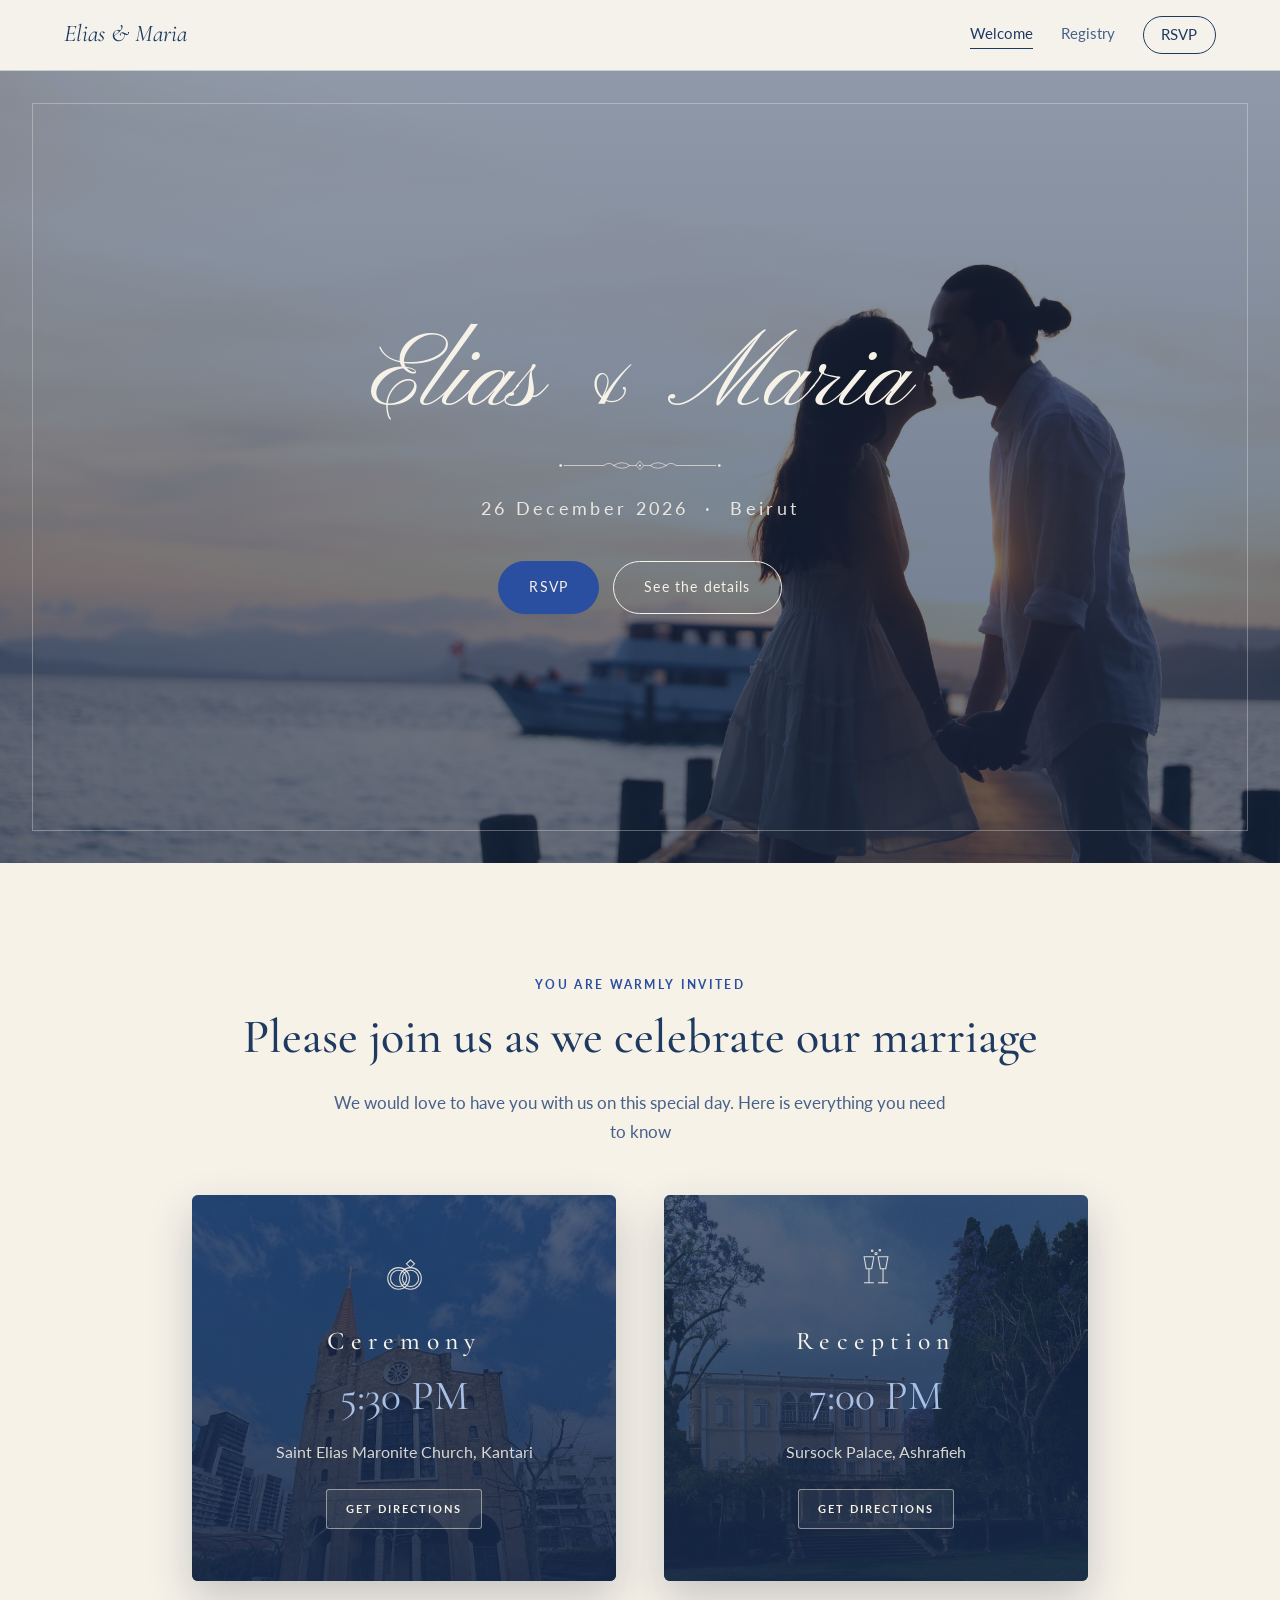
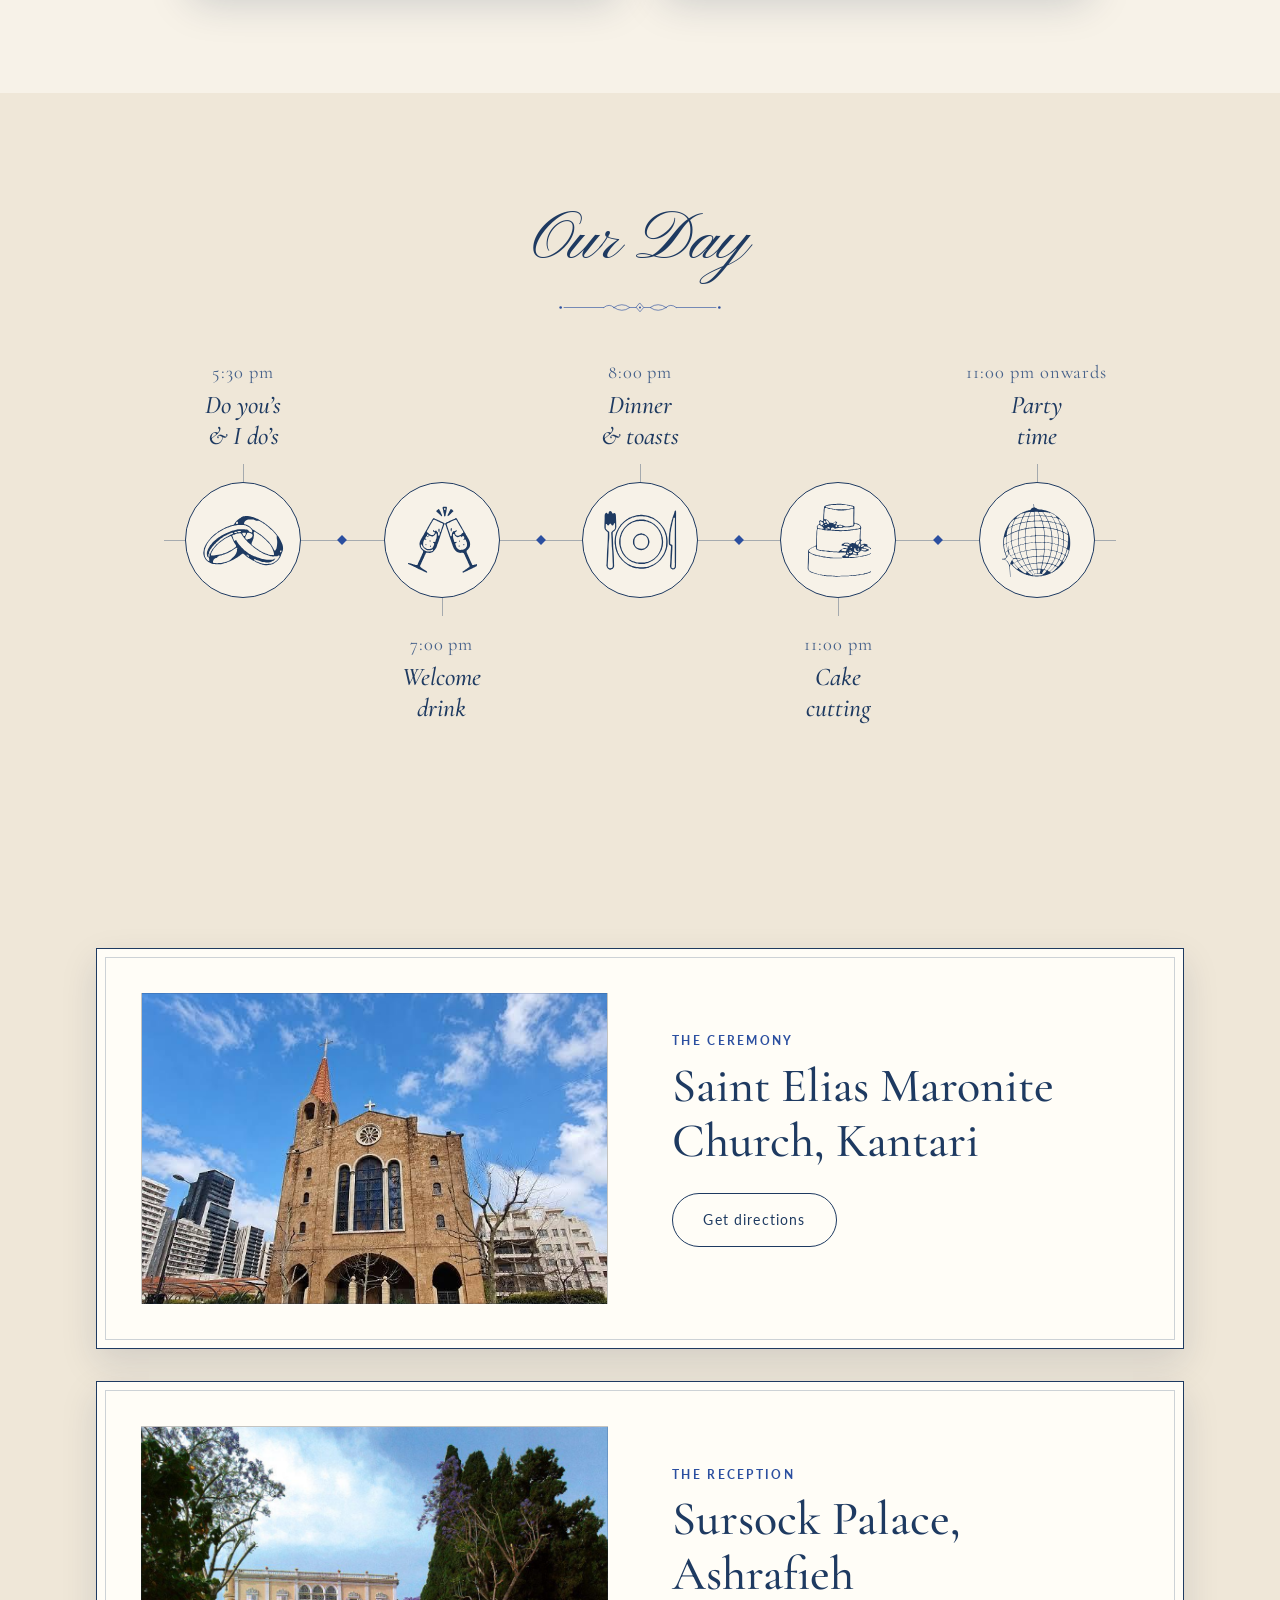
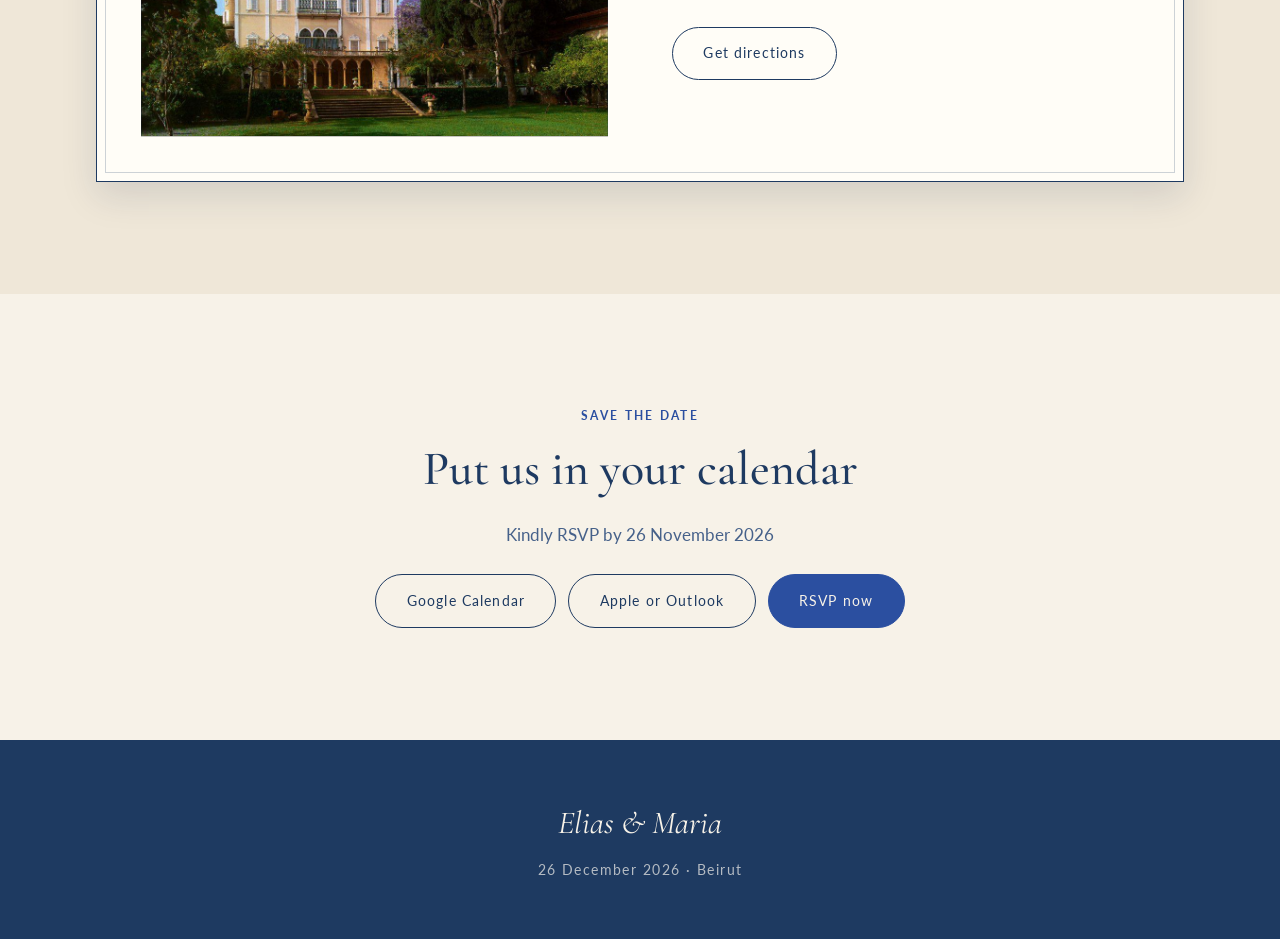
==== index.html @ af1ec317 "Add files via upload" ====
<!DOCTYPE html>
<html lang="en">
<head>
<meta charset="utf-8">
<meta name="viewport" content="width=device-width, initial-scale=1">
<title>Elias &amp; Maria — Wedding</title>
<meta name="description" content="Elias and Maria are getting married on 26 December 2026 in Beirut. Wedding details, travel information and RSVP.">
<link rel="preconnect" href="https://fonts.googleapis.com">
<link rel="preconnect" href="https://fonts.gstatic.com" crossorigin>
<link href="https://fonts.googleapis.com/css2?family=Pinyon+Script&family=Cormorant+Garamond:ital,wght@0,400;0,500;0,600;1,400;1,500&family=Lato:ital,wght@0,300;0,400;0,700;1,400&display=swap" rel="stylesheet">
<link rel="stylesheet" href="css/style.css">
</head>
<body>

<header class="site-head">
  <a class="monogram" href="index.html">Elias &amp; Maria</a>
  <button class="nav-toggle" id="nav-toggle" aria-expanded="false" aria-controls="site-nav">Menu</button>
  <nav class="site-nav" id="site-nav">
    <a href="index.html" aria-current="page">Welcome</a>
    <a href="registry.html">Registry</a>
    <a href="rsvp.html" class="nav-cta">RSVP</a>
  </nav>
</header>

<!-- HERO — background photo is set in css/style.css (.hero) -->
<section class="hero">
  <div class="hero-inner">
    <h1 class="names">Elias <span class="amp">&amp;</span> Maria</h1>
    <div class="ornament ornament-sm"></div>
    <p class="hero-meta">26 December 2026 &nbsp;·&nbsp; Beirut</p>
    <div class="hero-actions">
      <a class="btn btn-solid" href="rsvp.html">RSVP</a>
      <a class="btn btn-light" href="#details">See the details</a>
    </div>
  </div>
</section>

<!-- KEY DETAILS -->
<section class="section" id="details">
  <div class="wrap center">
    <p class="eyebrow">You are warmly invited</p>
    <h2>Please join us as we celebrate our marriage</h2>
    <p>We would love to have you with us on this special day. Here is everything you need to know</p>

    <div class="detail-grid">
      <div class="detail" style="background-image:url('images/church.jpg')">
        <span class="detail-icon"><svg viewBox="0 0 96 96" fill="none" stroke="currentColor" stroke-width="2" aria-hidden="true"><circle cx="38" cy="58" r="20"/><circle cx="38" cy="58" r="15"/><circle cx="60" cy="58" r="20"/><circle cx="60" cy="58" r="15"/><path d="M60 24l7.5 7-7.5 7-7.5-7z"/></svg></span>
        <h3>Ceremony</h3>
        <span class="detail-time">5:30 PM</span>
        <p>Saint Elias Maronite Church, Kantari</p>
        <a href="http://www.google.com/maps?q=Saint%20Elias%20Maronite%20Church%20Kantari%20Lebanon" target="_blank" rel="noopener">Get directions</a>
      </div>
      <div class="detail" style="background-image:url('images/venue.jpg')">
        <span class="detail-icon"><svg viewBox="0 0 96 96" fill="none" stroke="currentColor" stroke-width="2" aria-hidden="true"><path d="M26 18h18l-4 22h-10z"/><path d="M35 40v26"/><path d="M26 66h18"/><path d="M52 18h18l-4 22h-10z"/><path d="M61 40v26"/><path d="M52 66h18"/><circle cx="48" cy="12" r="2"/><circle cx="41" cy="7" r="1.4"/><circle cx="55" cy="6" r="1.4"/></svg></span>
        <h3>Reception</h3>
        <span class="detail-time">7:00 PM</span>
        <p>Sursock Palace, Ashrafieh</p>
        <a href="https://maps.app.goo.gl/GiP7QZ4MGTwNsL6g8" target="_blank" rel="noopener">Get directions</a>
     </div>
    </div>
  </div>
</section>

<!-- OUR DAY -->
<section class="section section-ourday" id="our-day">
  <div class="section-head">
    <h2>Our Day</h2>
    <div class="ornament ornament-sm"></div>
  </div>

  <ol class="ourday">
    <li class="od-item od-up">
      <div class="od-label">
        <span class="od-time">5:30 pm</span>
        <h3>Do you&rsquo;s<br>&amp; I do&rsquo;s</h3>
      </div>
      <span class="od-node">
        <img class="od-icon" src="images/icons/rings.svg" alt="" style="--iw:0.729; --ih:0.459">
      </span>
    </li>
    <li class="od-item od-down">
      <div class="od-label">
        <span class="od-time">7:00 pm</span>
        <h3>Welcome<br>drink</h3>
      </div>
      <span class="od-node">
        <img class="od-icon" src="images/icons/flutes.svg" alt="" style="--iw:0.617; --ih:0.603">
      </span>
    </li>
    <li class="od-item od-up">
      <div class="od-label">
        <span class="od-time">8:00 pm</span>
        <h3>Dinner<br>&amp; toasts</h3>
      </div>
      <span class="od-node">
        <img class="od-icon" src="images/icons/plate.svg" alt="" style="--iw:0.665; --ih:0.549">
      </span>
    </li>
    <li class="od-item od-down">
      <div class="od-label">
        <span class="od-time">11:00 pm</span>
        <h3>Cake<br>cutting</h3>
      </div>
      <span class="od-node">
        <img class="od-icon" src="images/icons/cake.svg" alt="" style="--iw:0.560; --ih:0.655">
      </span>
    </li>
    <li class="od-item od-up">
      <div class="od-label">
        <span class="od-time">11:00 pm onwards</span>
        <h3>Party<br>time</h3>
      </div>
      <span class="od-node">
        <img class="od-icon" src="images/icons/disco.svg" alt="" style="--iw:0.592; --ih:0.627">
      </span>
    </li>
  </ol>
</section>

<!-- CEREMONY PLACE -->
<section class="section section-alt">
  <div class="wrap">
    <div class="story-row">
      <div class="photo wide" style="background-image:url('images/church.jpg')">Add images/church.jpg</div>
      <div class="story-text">
        <p class="eyebrow">The Ceremony</p>
        <h2>Saint Elias Maronite Church, Kantari</h2>
        <p>
          <a class="btn btn-dark" href="http://www.google.com/maps?q=Saint%20Elias%20Maronite%20Church%20Kantari%20Lebanon" target="_blank" rel="noopener">Get directions</a>
      </p>
      </div>
    </div>
  </div>
</section>

<!-- VENUE -->
<section class="section section-alt">
  <div class="wrap">
    <div class="story-row">
      <div class="photo wide" style="background-image:url('images/venue.jpg')">Add images/venue.jpg</div>
      <div class="story-text">
        <p class="eyebrow">The Reception</p>
        <h2>Sursock Palace, Ashrafieh</h2>
        <p>
          <a class="btn btn-dark" href="https://maps.app.goo.gl/GiP7QZ4MGTwNsL6g8" target="_blank" rel="noopener">Get directions</a>
      </p>
      </div>
    </div>
  </div>
</section>


<!-- SAVE THE DATE -->
<section class="section center">
  <div class="wrap-narrow">
    <p class="eyebrow">Save the date</p>
    <h2>Put us in your calendar</h2>
    <p>Kindly RSVP by 26 November 2026</p>
    <div class="cal-row">
      <button class="btn btn-dark" data-calendar="google">Google Calendar</button>
      <button class="btn btn-dark" data-calendar="ics">Apple or Outlook</button>
      <a class="btn btn-solid" href="rsvp.html">RSVP now</a>
    </div>
  </div>
</section>

<footer class="site-foot">
  <a class="monogram" href="index.html">Elias &amp; Maria</a>
  <p>26 December 2026 · Beirut</p>
</footer>

<script src="js/main.js"></script>
</body>
</html>
---- css/style.css ----
/* =========================================================
   Wedding site — stylesheet
   Colours live in :root below. Change them once, site-wide.
   ========================================================= */

:root {
  --paper:      #F7F2E8;   /* ivory card stock, from the invitation */
  --paper-deep: #EFE7D8;   /* alternating section background */
  --ink:        #1E3A61;   /* the invitation navy */
  --ink-soft:   #46618A;   /* body text */
  --brass:      #1E3A61;   /* accent: same navy, kept as one variable */
  --sage:       #8A9AB0;   /* secondary, used lightly */
  --line:       rgba(30, 58, 97, 0.20);
  --line-light: rgba(247, 242, 232, 0.32);

  --serif: "Cormorant Garamond", Garamond, Georgia, "Times New Roman", serif;
  --sans:  "Lato", -apple-system, BlinkMacSystemFont, "Segoe UI", sans-serif;

  --measure: 62ch;
  --gutter: clamp(1.25rem, 5vw, 4rem);
}

*, *::before, *::after { box-sizing: border-box; }

html { scroll-behavior: smooth; }
@media (prefers-reduced-motion: reduce) {
  html { scroll-behavior: auto; }
  * { animation: none !important; transition: none !important; }
}

body {
  margin: 0;
  background: var(--paper);
  color: var(--ink-soft);
  font-family: var(--sans);
  font-size: 1.0625rem;
  line-height: 1.7;
  -webkit-font-smoothing: antialiased;
}

img { max-width: 100%; display: block; }

h1, h2, h3 {
  font-family: var(--serif);
  color: var(--ink);
  font-weight: 500;
  line-height: 1.15;
  margin: 0 0 0.5em;
}

h1 { font-size: clamp(2.75rem, 9vw, 5.5rem); }
h2 { font-size: clamp(1.9rem, 4.5vw, 3rem); }
h3 { font-size: clamp(1.25rem, 2.5vw, 1.6rem); }

p { margin: 0 0 1.1em; max-width: var(--measure); }

a { color: var(--brass); }

/* ---------- Small structural label (used sparingly) ---------- */
.eyebrow {
  font-family: var(--sans);
  font-size: 0.72rem;
  font-weight: 700;
  letter-spacing: 0.2em;
  text-transform: uppercase;
  color: var(--ink);
  margin: 0 0 1rem;
}

/* ---------- Header / navigation ---------- */
.site-head {
  position: sticky;
  top: 0;
  z-index: 40;
  display: flex;
  align-items: center;
  justify-content: space-between;
  gap: 1rem;
  padding: 0.9rem var(--gutter);
  background: rgba(245, 242, 236, 0.94);
  backdrop-filter: blur(8px);
  border-bottom: 1px solid var(--line);
}

.monogram {
  font-family: var(--serif);
  font-style: italic;
  font-size: 1.5rem;
  color: var(--ink);
  text-decoration: none;
  white-space: nowrap;
}

.site-nav { display: flex; align-items: center; gap: 1.75rem; }

.site-nav a {
  font-size: 0.92rem;
  color: var(--ink-soft);
  text-decoration: none;
  padding-bottom: 2px;
  border-bottom: 1px solid transparent;
}
.site-nav a:hover,
.site-nav a[aria-current="page"] { border-bottom-color: var(--brass); color: var(--ink); }

.site-nav .nav-cta {
  border: 1px solid var(--brass);
  border-radius: 999px;
  padding: 0.35rem 1.1rem;
  color: var(--brass);
}
.site-nav .nav-cta:hover { background: var(--brass); color: var(--paper); border-color: var(--brass); }

.nav-toggle {
  display: none;
  font-family: var(--sans);
  font-size: 0.9rem;
  background: none;
  border: 1px solid var(--line);
  border-radius: 999px;
  padding: 0.4rem 1rem;
  color: var(--ink);
  cursor: pointer;
}

@media (max-width: 780px) {
  .nav-toggle { display: block; }
  .site-nav {
    position: absolute;
    top: 100%; left: 0; right: 0;
    flex-direction: column;
    align-items: stretch;
    gap: 0;
    background: var(--paper);
    border-bottom: 1px solid var(--line);
    padding: 0.5rem var(--gutter) 1.25rem;
    display: none;
  }
  .site-nav.is-open { display: flex; }
  .site-nav a { padding: 0.75rem 0; border-bottom: 1px solid var(--line); }
  .site-nav .nav-cta { margin-top: 0.9rem; text-align: center; border-bottom: 1px solid var(--brass); }
}

/* ---------- Hero ---------- */
.hero {
  position: relative;
  min-height: 88vh;
  display: grid;
  place-items: center;
  text-align: center;
  padding: 5rem var(--gutter);
  color: var(--paper);
  background-color: var(--ink);
  background-image: linear-gradient(rgba(22, 41, 74, 0.48), rgba(22, 41, 74, 0.64)),
                    url("../images/hero.jpg");
  background-size: cover;
  background-position: center;
}

/* the thin inset frame — the signature detail, repeated on page heroes */
.hero::after {
  content: "";
  position: absolute;
  inset: clamp(0.9rem, 2.5vw, 2rem);
  border: 1px solid var(--line-light);
  pointer-events: none;
}

.hero-inner { position: relative; z-index: 1; max-width: 46rem; }

.hero h1 {
  color: var(--paper);
  font-style: italic;
  margin-bottom: 0.35em;
}

.hero .amp { font-style: normal; display: block; font-size: 0.34em; letter-spacing: 0.24em; text-transform: uppercase; font-family: var(--sans); margin: 0.5em 0; color: rgba(247, 242, 232, 0.85); }

.hero-meta {
  font-size: clamp(0.95rem, 2vw, 1.15rem);
  letter-spacing: 0.18em;
  color: var(--paper);
  opacity: 0.9;
  margin-bottom: 2.25rem;
}

.hero-actions { display: flex; flex-wrap: wrap; gap: 0.85rem; justify-content: center; }

/* Page heroes on inner pages: shorter */
.hero.hero-page { min-height: 52vh; }
.hero.hero-page h1 { font-size: clamp(2.25rem, 6vw, 4rem); }

/* ---------- Buttons ---------- */
.btn {
  display: inline-block;
  font-family: var(--sans);
  font-size: 0.9rem;
  letter-spacing: 0.08em;
  text-decoration: none;
  padding: 0.85rem 1.9rem;
  border-radius: 999px;
  border: 1px solid currentColor;
  cursor: pointer;
  background: none;
  transition: background-color 0.2s ease, color 0.2s ease;
}
.btn-solid { background: var(--brass); border-color: var(--brass); color: var(--paper); }
.btn-solid:hover { background: #16294A; border-color: #16294A; }
.btn-light { color: var(--paper); }
.btn-light:hover { background: var(--paper); color: var(--ink); }
.btn-dark { color: var(--ink); }
.btn-dark:hover { background: var(--ink); color: var(--paper); }

/* ---------- Sections ---------- */
.section { padding: clamp(3.5rem, 9vw, 7rem) var(--gutter); }
.section-alt { background: var(--paper-deep); }
.section-dark { background: var(--ink); color: rgba(245, 242, 236, 0.82); }
.section-dark h2, .section-dark h3 { color: var(--paper); }
.section-dark .eyebrow,
.section-dark a,
.section-dark .tl-time { color: var(--paper); }

.wrap { max-width: 68rem; margin: 0 auto; }
.wrap-narrow { max-width: 44rem; margin: 0 auto; }
.center { text-align: center; }
.center p { margin-left: auto; margin-right: auto; }

.rule,
.ornament {
  display: block;
  border: 0;
  width: min(260px, 72%);
  height: 26px;
  margin: 1.75rem auto;
  background: url("../images/ornaments/divider-royal.svg") no-repeat center;
  background-size: contain;
}
.ornament-sm { width: min(170px, 55%); height: 18px; margin: 1.2rem auto; }
.section-dark .rule,
.section-dark .ornament { background-image: url("../images/ornaments/divider-light.svg"); }

/* ---------- Key details (three cards) ---------- */
.detail-grid {
  display: grid;
  grid-template-columns: repeat(auto-fit, minmax(15rem, 1fr));
  gap: clamp(1.5rem, 4vw, 3rem);
  margin-top: 3rem;
}
.detail {
  text-align: center;
  padding: 2rem 1.25rem;
  border-top: 2px solid var(--brass);
  background: var(--paper);
}
.section-alt .detail { background: var(--paper); }
.detail h3 { margin-bottom: 0.35rem; }
.detail .detail-time {
  font-family: var(--serif);
  font-size: 1.5rem;
  color: var(--brass);
  display: block;
  margin-bottom: 0.4rem;
}
.detail p { margin: 0 auto 0.5rem; max-width: 22ch; }

/* ---------- Itinerary timeline ---------- */
.timeline { position: relative; margin-top: 3.5rem; padding-left: 1.5rem; }
.timeline::before {
  content: "";
  position: absolute;
  left: 0; top: 0.6rem; bottom: 0.6rem;
  width: 1px;
  background: var(--line-light);
}
.section:not(.section-dark) .timeline::before { background: var(--line); }

.tl-item { position: relative; padding: 0 0 2.5rem 1.75rem; }
.tl-item:last-child { padding-bottom: 0; }
.tl-item::before {
  content: "";
  position: absolute;
  left: -0.3rem; top: 0.7rem;
  width: 0.5rem; height: 0.5rem;
  background: var(--ink);
  transform: rotate(45deg);
}
.section-dark .tl-item::before { background: var(--paper); }
.tl-time {
  font-family: var(--serif);
  font-size: 1.1rem;
  color: var(--brass);
  display: block;
}
.tl-item h3 { margin: 0.1rem 0 0.25rem; font-size: 1.35rem; }
.tl-item p { margin: 0; font-size: 0.98rem; }

/* ---------- Story timeline (alternating photo + text) ---------- */
.story-row {
  display: grid;
  grid-template-columns: 1fr 1fr;
  gap: clamp(1.5rem, 5vw, 4rem);
  align-items: center;
  margin-bottom: clamp(3rem, 7vw, 5.5rem);
}
.story-row:nth-child(even) .story-text { order: -1; }
@media (max-width: 720px) {
  .story-row { grid-template-columns: 1fr; }
  .story-row:nth-child(even) .story-text { order: 0; }
}
.story-text .eyebrow { margin-bottom: 0.5rem; }

/* ---------- Photo placeholders & gallery ---------- */
.photo {
  aspect-ratio: 4 / 5;
  background: var(--paper-deep) center/cover no-repeat;
  border: 1px solid var(--line);
  display: grid;
  place-items: center;
  text-align: center;
  padding: 1rem;
  color: var(--ink-soft);
  font-size: 0.8rem;
  overflow: hidden;
}
.photo.wide { aspect-ratio: 3 / 2; }

.gallery {
  display: grid;
  grid-template-columns: repeat(auto-fill, minmax(14rem, 1fr));
  gap: 0.75rem;
  margin-top: 3rem;
}
.gallery .photo { aspect-ratio: 1; cursor: zoom-in; }

.lightbox {
  position: fixed; inset: 0;
  background: rgba(18, 25, 34, 0.94);
  display: none;
  place-items: center;
  padding: 2rem;
  z-index: 90;
}
.lightbox.is-open { display: grid; }
.lightbox img { max-height: 88vh; max-width: 100%; object-fit: contain; }
.lightbox-close {
  position: absolute; top: 1.25rem; right: 1.5rem;
  background: none; border: 1px solid var(--line-light);
  color: var(--paper); border-radius: 999px;
  padding: 0.4rem 1rem; cursor: pointer; font-family: var(--sans);
}

/* ---------- Cards (things to do, hotels) ---------- */
.card-grid {
  display: grid;
  grid-template-columns: repeat(auto-fit, minmax(16rem, 1fr));
  gap: 1.5rem;
  margin-top: 3rem;
}
.card { background: var(--paper); border: 1px solid var(--line); }
.section-alt .card { background: var(--paper); }
.card .photo { aspect-ratio: 3 / 2; border: 0; border-bottom: 1px solid var(--line); }
.card-body { padding: 1.4rem 1.5rem 1.6rem; }
.card-body h3 { margin-bottom: 0.3rem; }
.card-body p { font-size: 0.96rem; margin-bottom: 0.75rem; }

/* ---------- Registry ---------- */
.registry-panel {
  background: var(--paper);
  border: 1px solid var(--line);
  border-top: 2px solid var(--brass);
  padding: clamp(1.75rem, 4vw, 2.75rem);
  margin-top: 2rem;
}
.bank-list { list-style: none; margin: 0; padding: 0; }
.bank-list li {
  display: flex; flex-wrap: wrap; gap: 0.5rem 1rem;
  justify-content: space-between;
  padding: 0.7rem 0;
  border-bottom: 1px solid var(--line);
}
.bank-list li:last-child { border-bottom: 0; }
.bank-list .label { color: var(--ink-soft); font-size: 0.9rem; }
.bank-list .value { font-family: var(--serif); color: var(--ink); font-size: 1.05rem; }

/* ---------- Forms ---------- */
.form-card {
  background: var(--paper);
  border: 1px solid var(--line);
  border-top: 2px solid var(--brass);
  padding: clamp(1.75rem, 4vw, 3rem);
  max-width: 40rem;
  margin: 0 auto;
}
.form-group { margin-bottom: 1.4rem; }
.form-group label {
  display: block;
  font-size: 0.88rem;
  color: var(--ink);
  margin-bottom: 0.4rem;
}
.form-group .hint { font-size: 0.82rem; color: var(--ink-soft); margin: 0.3rem 0 0; }

input, select, textarea {
  width: 100%;
  font-family: var(--sans);
  font-size: 1rem;
  color: var(--ink);
  background: transparent;
  border: 0;
  border-bottom: 1px solid var(--line);
  padding: 0.6rem 0.1rem;
  border-radius: 0;
}
select { appearance: none; background-image: none; }
textarea { resize: vertical; min-height: 5rem; }
input:focus, select:focus, textarea:focus {
  outline: none;
  border-bottom-color: var(--brass);
}
:focus-visible { outline: 2px solid var(--brass); outline-offset: 3px; }

.form-status { margin-top: 1rem; font-size: 0.95rem; min-height: 1.5rem; }
.form-status.error { color: #9d3b2f; }

.form-done { text-align: center; padding: 2rem 0; }
.form-done h3 { color: var(--brass); }

/* ---------- Calendar buttons ---------- */
.cal-row { display: flex; flex-wrap: wrap; gap: 0.75rem; justify-content: center; margin-top: 1.5rem; }

/* ---------- Footer ---------- */
.site-foot {
  background: var(--ink);
  color: rgba(245, 242, 236, 0.7);
  text-align: center;
  padding: 3.5rem var(--gutter);
}
.site-foot .monogram { color: var(--paper); font-size: 2rem; display: inline-block; margin-bottom: 0.5rem; }
.site-foot p { margin: 0 auto; font-size: 0.9rem; letter-spacing: 0.1em; }

/* ---------- Misc ---------- */
.hint { font-size: 0.85rem; color: var(--ink-soft); }
.photo { transition: none; }

/* =========================================================
   Ornamental refinements — frames, corners, royal blue,
   the E&M monogram and the Our Day illustrations.
   ========================================================= */

:root {
  --royal:  #2B4FA0;   /* royal blue accent */
  --script: "Pinyon Script", "Snell Roundhand", cursive;
}

/* ---------- royal blue accents ---------- */
.eyebrow                       { color: var(--royal); }
.detail .detail-time           { color: var(--royal); }

.tl-item::before               { background: var(--royal); }
.btn-solid                     { background: var(--royal); border-color: var(--royal); }
.btn-solid:hover               { background: var(--ink); border-color: var(--ink); }
.detail                        { border-top-color: var(--royal); }

/* ---------- framed panels with filigree corners ---------- */
.section-alt .story-row {
  position: relative;
  background: var(--paper);
  border: 1px solid var(--royal);
  border-top: 1px solid var(--royal);
  padding: clamp(1.75rem, 4vw, 2.75rem);
}

.section-alt .story-row::before {
  content: "";
  position: absolute;
  inset: 8px;
  border: 1px solid rgba(30, 58, 97, 0.22);
  pointer-events: none;
}

/* ---------- the two location panels, closer together ---------- */
.section-alt + .section-alt { padding-top: 0; }
.section-alt:has(+ .section-alt) { padding-bottom: clamp(1.25rem, 3vw, 2rem); }

/* ---------- Our Day: text on the left, illustration on the right ---------- */
.tl-item {
  display: flex;
  flex-wrap: wrap;
  align-items: center;
  justify-content: space-between;
  gap: 0.5rem 1.75rem;
  padding-bottom: 2rem;
}
.tl-item > .tl-time { flex: 0 0 100%; }
.tl-item > h3 { flex: 1 1 8rem; margin: 0; }
.tl-item > .tl-icon { flex: 0 0 auto; display: block; color: var(--paper); }
.tl-svg { width: clamp(56px, 13vw, 82px); height: auto; }

/* if the timeline is ever used on an ivory background */
.section:not(.section-dark) .tl-item > .tl-icon { color: var(--royal); }
.section-alt .story-row { margin-bottom: 0; }

/* =========================================================
   Third pass — the couple's names, emphasised detail cards,
   interactive account and RSVP cards.
   ========================================================= */

:root {
  --card:      #FFFDF7;                    /* lifted card surface */
  --shadow:    0 14px 34px rgba(22, 41, 74, 0.13);
  --shadow-lg: 0 18px 44px rgba(22, 41, 74, 0.22);
  --sky:       #A9C0E8;                    /* pale blue on navy */
}

/* ---------- the names on the welcome page ---------- */
.hero h1.names {
  font-family: var(--script);
  font-style: normal;
  font-weight: 400;
  font-size: clamp(3.25rem, 13vw, 6.5rem);
  line-height: 1.18;
  color: var(--paper);
  margin: 0 0 0.2rem;
}
.hero h1.names .amp {
  display: inline;
  font-family: var(--script);
  font-size: 0.8em;
  text-transform: none;
  letter-spacing: 0;
  margin: 0 0.12em;
  color: var(--paper);
}
.hero .ornament { background-image: url("../images/ornaments/divider-light.svg"); margin-top: 0.9rem; }

/* ---------- Ceremony & Reception: filled, framed, lifted ---------- */
.detail-grid { max-width: 54rem; margin-left: auto; margin-right: auto; }

.detail {
  position: relative;
  background: var(--ink);
  border: 1px solid var(--ink);
  border-top: 1px solid var(--ink);
  color: rgba(247, 242, 232, 0.86);
  padding: clamp(2.25rem, 5vw, 3rem) 1.5rem clamp(2rem, 4vw, 2.5rem);
  box-shadow: var(--shadow-lg);
}
.detail::before {
  content: "";
  position: absolute;
  inset: 7px;
  border: 1px solid rgba(247, 242, 232, 0.3);
  pointer-events: none;
}
.detail > * { position: relative; }
.detail-icon { display: block; margin: 0 auto 1rem; color: rgba(247, 242, 232, 0.8); }
.detail-icon svg { width: 52px; height: auto; margin: 0 auto; }
.detail h3 { color: var(--paper); }
.detail .detail-time { color: var(--sky); font-size: clamp(2rem, 5vw, 2.6rem); }
.detail p { color: rgba(247, 242, 232, 0.85); }
.detail a {
  display: inline-block;
  margin-top: 0.35rem;
  font-family: var(--sans);
  font-size: 0.7rem;
  font-weight: 700;
  letter-spacing: 0.18em;
  text-transform: uppercase;
  color: var(--paper);
  text-decoration: none;
  border: 1px solid rgba(247, 242, 232, 0.5);
  padding: 0.6rem 1.2rem;
}
.detail a:hover { background: var(--paper); color: var(--ink); }

/* ---------- Ceremony / venue panels ---------- */
.section-alt .story-row {
  background: var(--card);
  border-color: var(--ink);
  box-shadow: var(--shadow);
}

/* ---------- Countdown strip ---------- */
.countdown {
  display: flex;
  justify-content: center;
  gap: clamp(1.25rem, 5vw, 3rem);
  flex-wrap: wrap;
  margin: 0 auto 0.5rem;
}
.count-unit { text-align: center; min-width: 4.5rem; }
.count-num {
  display: block;
  font-family: var(--serif);
  font-size: clamp(2.1rem, 6vw, 3rem);
  line-height: 1;
  color: var(--royal);
}
.count-label {
  display: block;
  font-family: var(--sans);
  font-size: 0.66rem;
  font-weight: 700;
  letter-spacing: 0.2em;
  text-transform: uppercase;
  color: var(--ink-soft);
  margin-top: 0.35rem;
}

/* ---------- Account cards (registry) ---------- */
.acct-grid {
  display: grid;
  grid-template-columns: repeat(auto-fit, minmax(19rem, 1fr));
  gap: clamp(1.5rem, 4vw, 2.25rem);
  margin-top: 2.5rem;
}
.acct-card {
  background: var(--card);
  border: 1px solid rgba(30, 58, 97, 0.18);
  box-shadow: var(--shadow);
  overflow: hidden;
  display: flex;
  flex-direction: column;
}
.acct-head {
  background: var(--ink);
  color: var(--paper);
  padding: 1.5rem 1.6rem 1.3rem;
}
.acct-badge {
  display: inline-block;
  font-family: var(--sans);
  font-size: 0.68rem;
  font-weight: 700;
  letter-spacing: 0.2em;
  border: 1px solid rgba(247, 242, 232, 0.55);
  padding: 0.3rem 0.75rem;
  margin-bottom: 0.9rem;
}
.acct-city {
  font-family: var(--sans);
  font-size: 0.68rem;
  font-weight: 700;
  letter-spacing: 0.2em;
  text-transform: uppercase;
  color: rgba(247, 242, 232, 0.7);
  margin: 0 0 0.15rem;
}
.acct-head h3 { color: var(--paper); margin: 0; font-size: 1.6rem; }

.acct-rows { list-style: none; margin: 0; padding: 0.4rem 1.6rem 1.4rem; }
.acct-rows li {
  display: flex;
  align-items: center;
  gap: 1rem;
  padding: 1rem 0;
  border-bottom: 1px solid rgba(30, 58, 97, 0.13);
}
.acct-rows li:last-child { border-bottom: 0; }
.acct-field { flex: 1 1 auto; min-width: 0; }
.acct-label {
  display: block;
  font-family: var(--sans);
  font-size: 0.66rem;
  font-weight: 700;
  letter-spacing: 0.18em;
  text-transform: uppercase;
  color: var(--ink-soft);
  margin-bottom: 0.15rem;
}
.acct-value {
  display: block;
  font-family: var(--serif);
  font-size: 1.15rem;
  color: var(--ink);
  line-height: 1.35;
  overflow-wrap: anywhere;
}

.copy-btn {
  flex: 0 0 auto;
  width: 2.75rem; height: 2.75rem;
  display: grid; place-items: center;
  background: none;
  border: 1px solid rgba(43, 79, 160, 0.35);
  color: var(--royal);
  cursor: pointer;
  transition: background-color 0.15s ease, color 0.15s ease;
}
.copy-btn svg { width: 1.05rem; height: 1.05rem; }
.copy-btn:hover { background: var(--royal); color: var(--paper); }
.copy-btn.is-copied { background: var(--royal); color: var(--paper); border-color: var(--royal); }

.copy-toast {
  position: fixed;
  left: 50%; bottom: 2rem;
  transform: translateX(-50%) translateY(1rem);
  background: var(--ink);
  color: var(--paper);
  font-family: var(--sans);
  font-size: 0.8rem;
  letter-spacing: 0.12em;
  text-transform: uppercase;
  padding: 0.75rem 1.5rem;
  opacity: 0;
  pointer-events: none;
  transition: opacity 0.2s ease, transform 0.2s ease;
  z-index: 80;
}
.copy-toast.is-shown { opacity: 1; transform: translateX(-50%) translateY(0); }

/* ---------- RSVP: choice pills ---------- */
.form-card {
  background: var(--card);
  border: 1px solid rgba(30, 58, 97, 0.18);
  border-top: 1px solid rgba(30, 58, 97, 0.18);
  box-shadow: var(--shadow);
}

.choice-row { display: flex; flex-wrap: wrap; gap: 0.75rem; }
.choice { flex: 1 1 12rem; cursor: pointer; }
.choice input { position: absolute; opacity: 0; width: 0; height: 0; }
.choice span {
  display: block;
  text-align: center;
  font-family: var(--serif);
  font-size: 1.05rem;
  color: var(--ink);
  padding: 0.95rem 1rem;
  border: 1px solid rgba(30, 58, 97, 0.28);
  background: var(--paper);
  transition: background-color 0.15s ease, color 0.15s ease, border-color 0.15s ease;
}
.choice:hover span { border-color: var(--royal); }
.choice input:checked + span {
  background: var(--royal);
  border-color: var(--royal);
  color: var(--paper);
}
.choice input:focus-visible + span { outline: 2px solid var(--royal); outline-offset: 3px; }

.pill-row { display: flex; flex-wrap: wrap; gap: 0.6rem; }
.pill { cursor: pointer; }
.pill input { position: absolute; opacity: 0; width: 0; height: 0; }
.pill span {
  display: grid;
  place-items: center;
  min-width: 3.1rem;
  padding: 0.7rem 0.9rem;
  font-family: var(--serif);
  font-size: 1.05rem;
  color: var(--ink);
  border: 1px solid rgba(30, 58, 97, 0.28);
  background: var(--paper);
  transition: background-color 0.15s ease, color 0.15s ease, border-color 0.15s ease;
}
.pill:hover span { border-color: var(--royal); }
.pill input:checked + span { background: var(--royal); border-color: var(--royal); color: var(--paper); }
.pill input:focus-visible + span { outline: 2px solid var(--royal); outline-offset: 3px; }

.form-group[hidden] { display: none; }

.form-progress {
  font-family: var(--sans);
  font-size: 0.68rem;
  font-weight: 700;
  letter-spacing: 0.2em;
  text-transform: uppercase;
  color: var(--ink-soft);
  margin-bottom: 1.75rem;
}
.form-progress b { color: var(--royal); font-weight: 700; }

.form-done {
  padding: 2.5rem 0 1rem;
}
.form-done h3 { font-size: clamp(2rem, 6vw, 2.75rem); color: var(--ink); font-family: var(--serif); }
.section-alt .detail { background: var(--ink); }

/* =========================================================
   Fourth pass — photo-backed cards, aligned buttons,
   and the illustrated Our Day timeline.
   ========================================================= */

/* ---------- Ceremony & Reception: photo behind, modern ---------- */
.detail-grid { max-width: 56rem; align-items: stretch; }

.detail {
  position: relative;
  display: flex;
  flex-direction: column;
  align-items: center;
  overflow: hidden;
  border: 0;
  border-radius: 6px;
  background-color: var(--ink);
  background-size: cover;
  background-position: center;
  padding: clamp(2.5rem, 5vw, 3.25rem) clamp(1.25rem, 4vw, 2rem);
  box-shadow: var(--shadow-lg);
}
.detail::before {
  content: "";
  position: absolute;
  inset: 0;
  border: 0;
  background: linear-gradient(rgba(22, 41, 74, 0.72), rgba(22, 41, 74, 0.9));
}
.detail > * { position: relative; }

.detail-icon { margin: 0 auto 1.1rem; color: rgba(247, 242, 232, 0.85); }
.detail h3 { letter-spacing: 0.24em; margin-bottom: 0.35rem; }
.detail .detail-time { margin-bottom: 0.55rem; }
.detail p {
  max-width: 100%;
  font-size: 1.02rem;
  line-height: 1.5;
  margin-bottom: 1.5rem;
}
/* the button sits on the baseline of every card, whatever the text length */
.detail a {
  margin-top: auto;
  border-radius: 3px;
  background: rgba(247, 242, 232, 0.06);
}

/* ---------- Registry: photo behind the card header ---------- */
.acct-card { border-radius: 6px; overflow: hidden; }
.acct-head {
  position: relative;
  display: flex;
  flex-direction: column;
  justify-content: space-between;
  min-height: 10.5rem;
  background-color: var(--ink);
  background-size: cover;
  background-position: center;
  padding: 1.5rem 1.6rem 1.4rem;
}
.acct-head::before {
  content: "";
  position: absolute;
  inset: 0;
  background: linear-gradient(rgba(22, 41, 74, 0.5), rgba(22, 41, 74, 0.88));
}
.acct-head > * { position: relative; }
.acct-badge { align-self: flex-start; margin-bottom: 1.5rem; }
.acct-city { color: rgba(247, 242, 232, 0.78); }
.copy-btn { border-radius: 3px; }
.acct-title { margin: 0; }

/* =========================================================
   Our Day — horizontal timeline with medallions
   The five illustrations live in images/icons/ as traced SVGs,
   placed with <img> so they render everywhere, including from disk.
   ========================================================= */

.section-ourday { background: var(--paper-deep); }
.section-ourday .section-head { text-align: center; margin-bottom: 0.5rem; }
.section-ourday h2 {
  font-family: var(--script);
  font-weight: 400;
  font-size: clamp(2.75rem, 9vw, 4.25rem);
  line-height: 1.1;
  margin: 0;
}

.ourday {
  --med: clamp(72px, 10vw, 116px);
  position: relative;
  list-style: none;
  margin: 2.5rem auto 0;
  padding: 0;
  max-width: 62rem;
  display: grid;
  grid-template-columns: repeat(5, 1fr);
  align-items: stretch;
}
/* the rule the medallions sit on */
.ourday::before {
  content: "";
  position: absolute;
  left: 2%; right: 2%; top: 50%;
  height: 1px;
  background: rgba(30, 58, 97, 0.35);
}

.od-item {
  position: relative;
  display: grid;
  grid-template-rows: 1fr auto 1fr;
  justify-items: center;
  align-items: center;
}
.od-node { grid-row: 2; }

.od-label { text-align: center; max-width: 11rem; }
.od-up .od-label   { grid-row: 1; align-self: end;   margin-bottom: 1.9rem; }
.od-down .od-label { grid-row: 3; align-self: start; margin-top: 1.9rem; }

/* the short tick between medallion and label */
.od-item::after {
  content: "";
  position: absolute;
  left: 50%;
  width: 1px;
  height: 18px;
  background: rgba(30, 58, 97, 0.35);
}
.od-up::after   { bottom: calc(50% + var(--med) / 2); }
.od-down::after { top: calc(50% + var(--med) / 2); }

/* a small diamond on the rule, midway between stations */
.od-item + .od-item::before {
  content: "";
  position: absolute;
  left: 0; top: 50%;
  width: 7px; height: 7px;
  background: var(--royal);
  transform: translate(-50%, -50%) rotate(45deg);
}

.od-node {
  width: var(--med);
  height: var(--med);
  border-radius: 50%;
  background: var(--paper);
  border: 1px solid var(--ink);
  display: grid;
  place-items: center;
}
/* --iw and --ih are set per icon in the markup: the drawn size as a
   fraction of the medallion, chosen so the whole drawing fits inside
   the rim with clear air at every corner. */
.od-icon {
  display: block;
  width: calc(var(--iw) * var(--med));
  height: calc(var(--ih) * var(--med));
  object-fit: contain;
}

.od-time {
  display: block;
  font-family: var(--serif);
  font-size: clamp(0.95rem, 1.6vw, 1.15rem);
  letter-spacing: 0.05em;
  color: var(--ink-soft);
}
.od-label h3 {
  font-family: var(--serif);
  font-style: italic;
  font-weight: 500;
  font-size: clamp(1.15rem, 2.1vw, 1.6rem);
  line-height: 1.2;
  color: var(--ink);
  margin: 0.15rem 0 0;
}

/* Phones: the same stations as a vertical rail */
@media (max-width: 820px) {
  .ourday {
    --med: 84px;
    display: block;
    max-width: 28rem;
    margin-top: 2rem;
  }
  .ourday::before {
    left: calc(var(--med) / 2);
    right: auto;
    top: 1.25rem;
    bottom: 1.25rem;
    width: 1px;
    height: auto;
  }
  .od-item {
    grid-template-rows: none;
    grid-template-columns: var(--med) 1fr;
    column-gap: 1.5rem;
    justify-items: start;
    padding: 0.85rem 0;
  }
  .od-node { grid-row: 1; grid-column: 1; }
  .od-up .od-label,
  .od-down .od-label {
    grid-row: 1;
    grid-column: 2;
    align-self: center;
    text-align: left;
    margin: 0;
    max-width: none;
  }
  .od-item::after,
  .od-item + .od-item::before { display: none; }
}
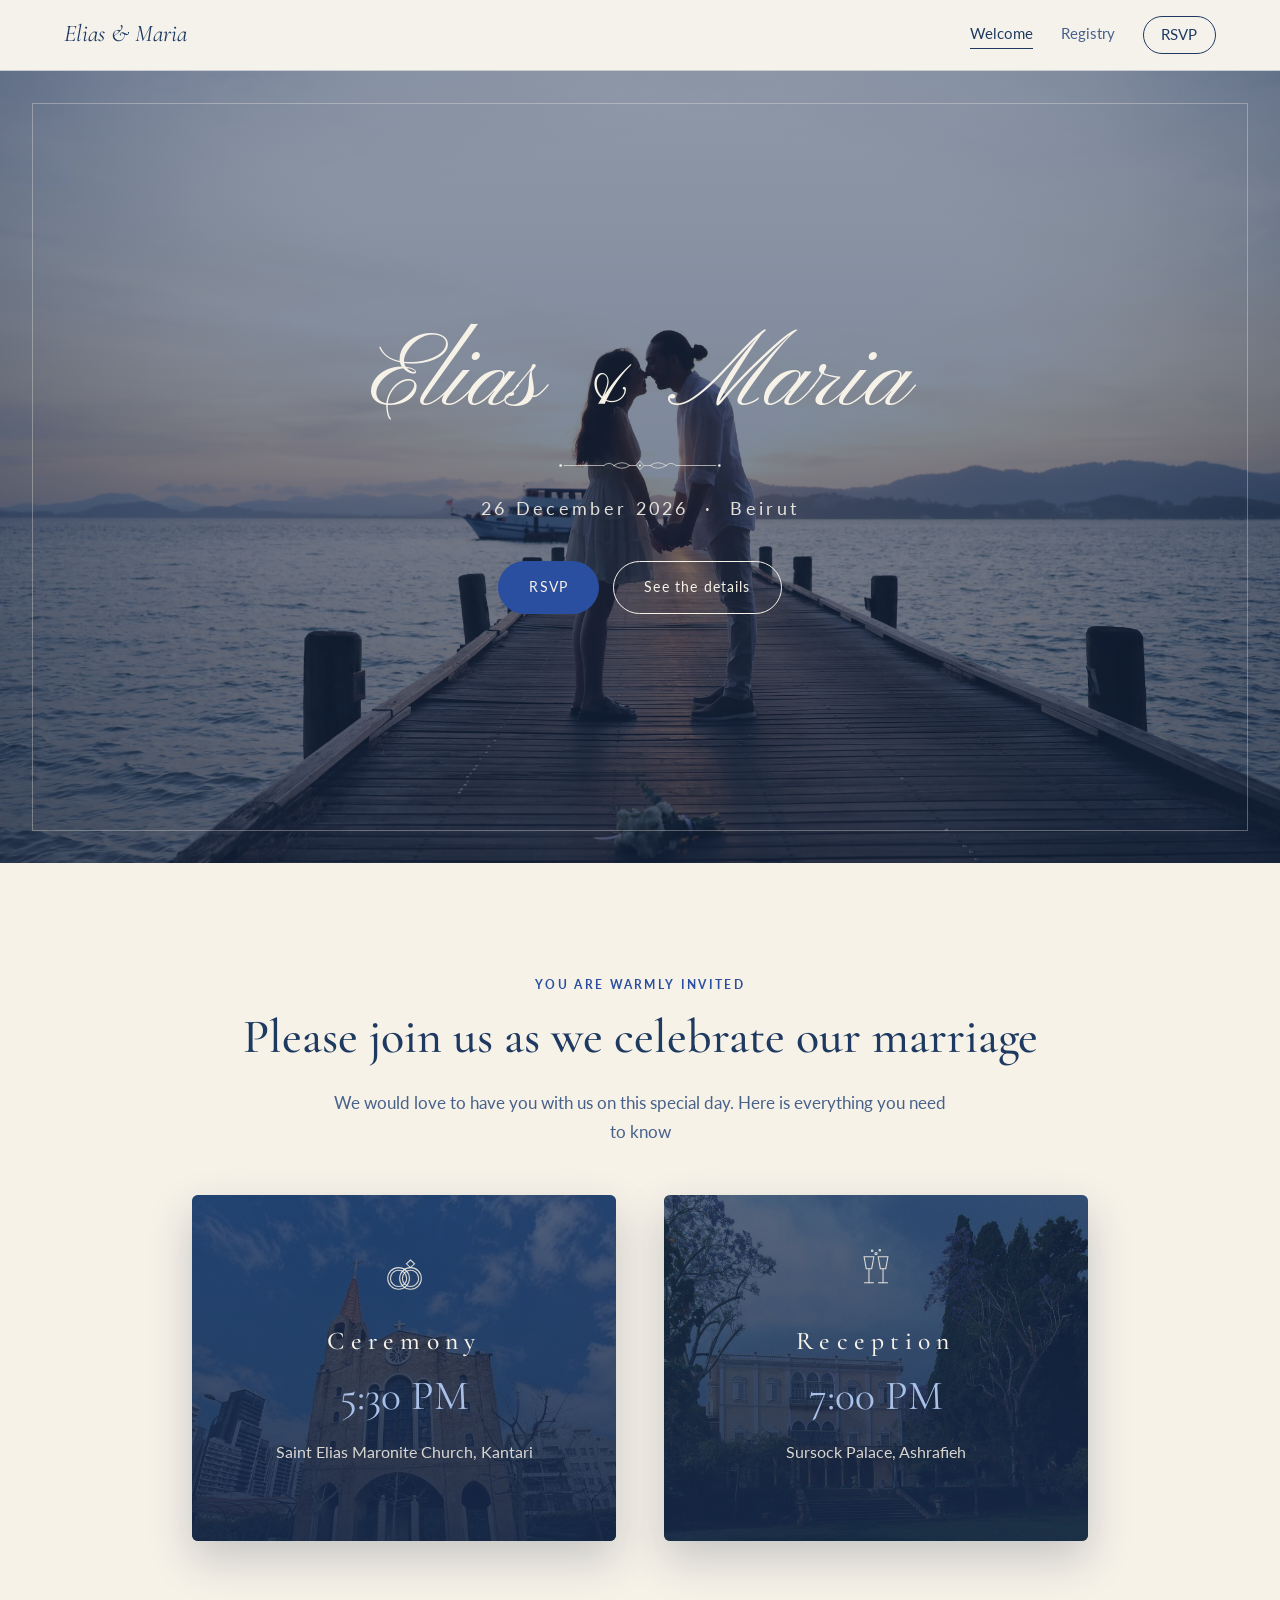
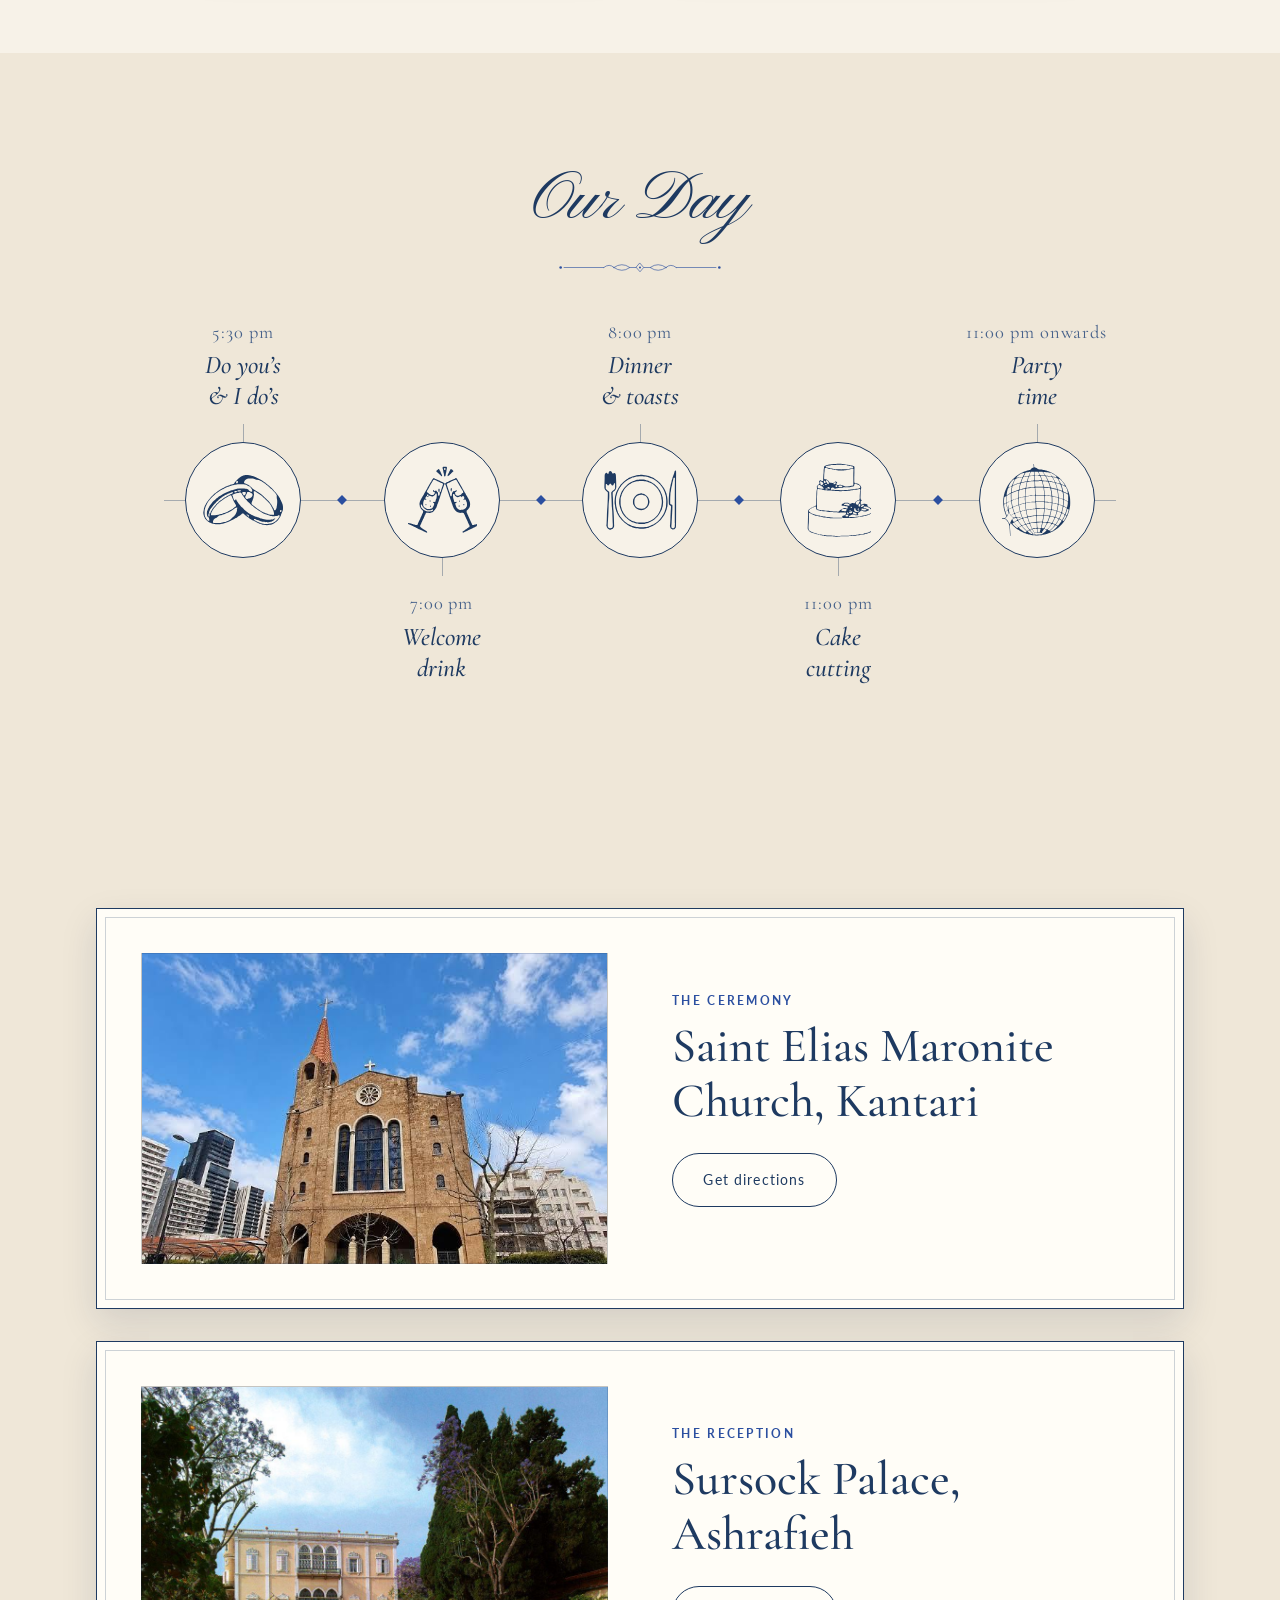
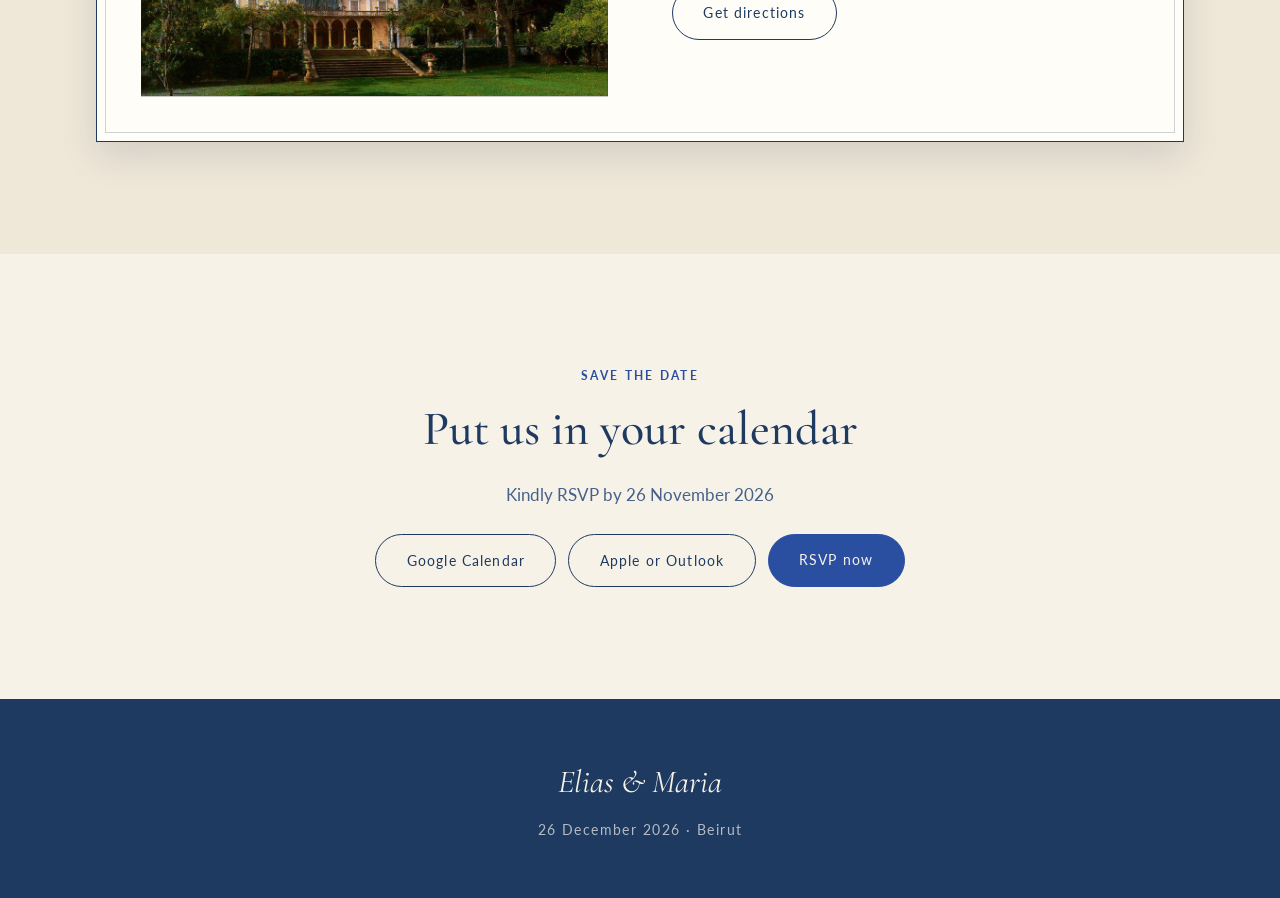
==== commit 09d51c9d: "Update index.html" ====
--- a/index.html
+++ b/index.html
@@ -48,15 +48,13 @@
         <h3>Ceremony</h3>
         <span class="detail-time">5:30 PM</span>
         <p>Saint Elias Maronite Church, Kantari</p>
-        <a href="http://www.google.com/maps?q=Saint%20Elias%20Maronite%20Church%20Kantari%20Lebanon" target="_blank" rel="noopener">Get directions</a>
       </div>
       <div class="detail" style="background-image:url('images/venue.jpg')">
         <span class="detail-icon"><svg viewBox="0 0 96 96" fill="none" stroke="currentColor" stroke-width="2" aria-hidden="true"><path d="M26 18h18l-4 22h-10z"/><path d="M35 40v26"/><path d="M26 66h18"/><path d="M52 18h18l-4 22h-10z"/><path d="M61 40v26"/><path d="M52 66h18"/><circle cx="48" cy="12" r="2"/><circle cx="41" cy="7" r="1.4"/><circle cx="55" cy="6" r="1.4"/></svg></span>
         <h3>Reception</h3>
         <span class="detail-time">7:00 PM</span>
         <p>Sursock Palace, Ashrafieh</p>
-        <a href="https://maps.app.goo.gl/GiP7QZ4MGTwNsL6g8" target="_blank" rel="noopener">Get directions</a>
-     </div>
+      </div>
     </div>
   </div>
 </section>
